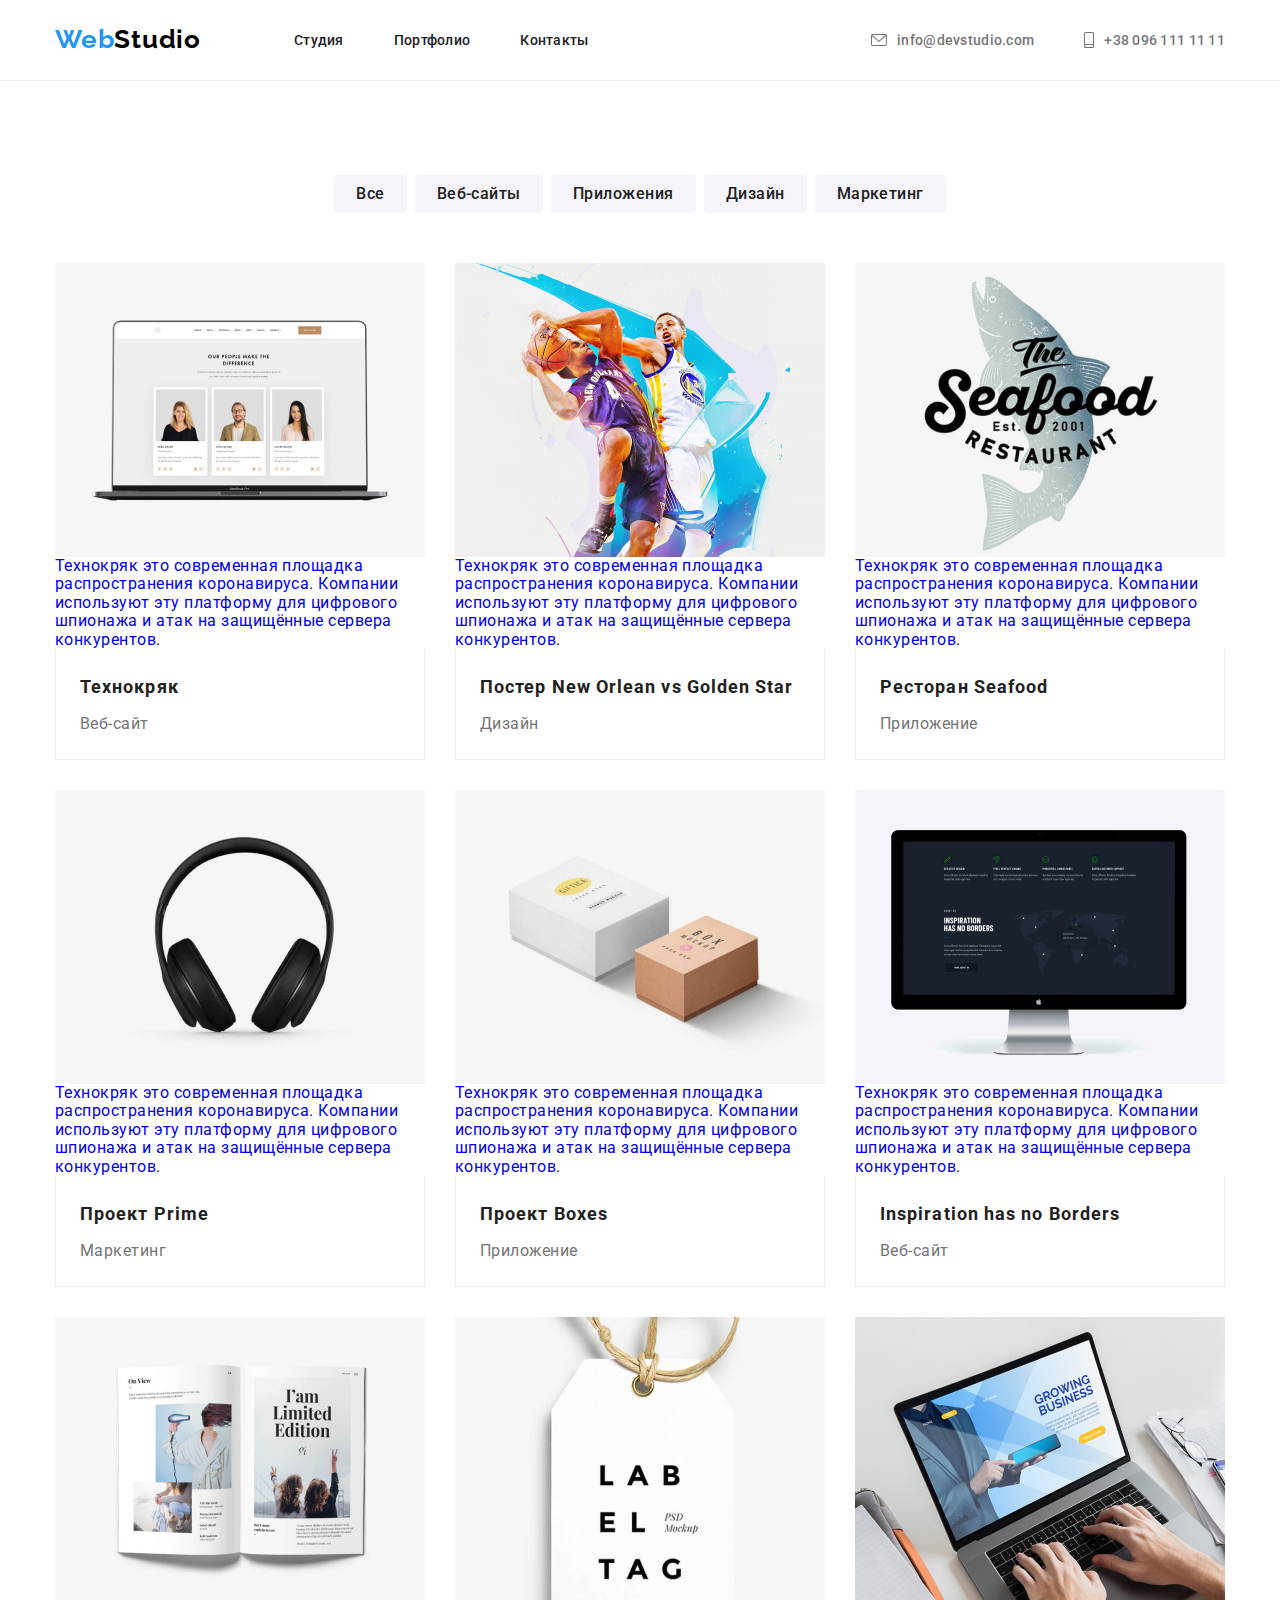
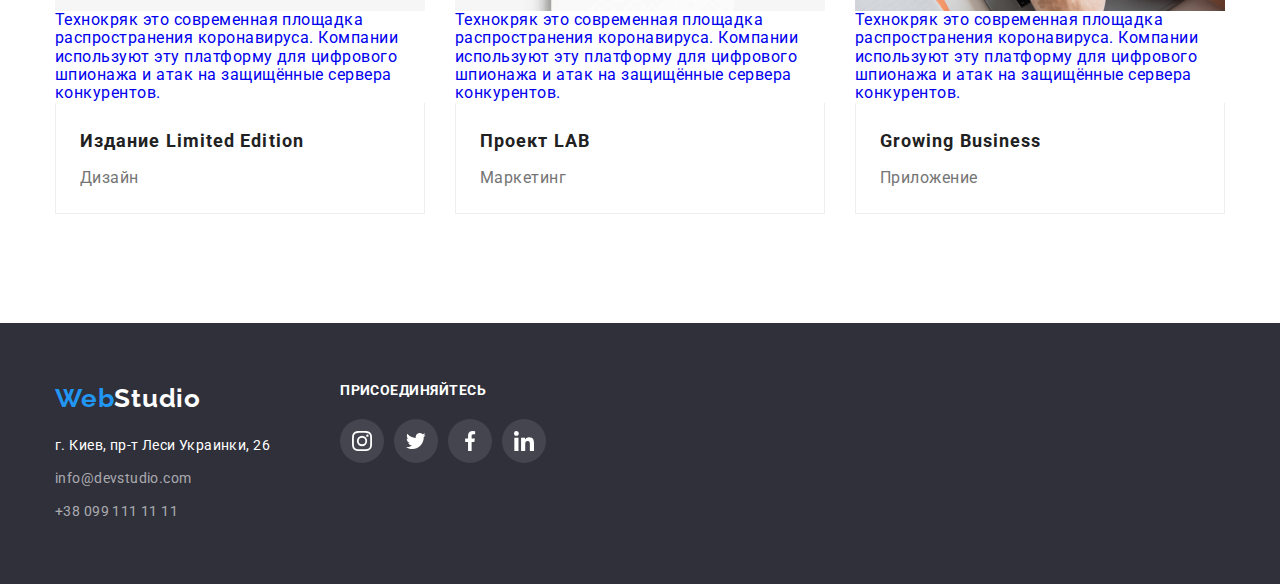
==== portfolio.html @ 3ed213c5 "Update portfolio.html" ====
<!DOCTYPE html>
<html lang="ru">
  <head>
    <meta charset="UTF-8" />
    <meta name="viewport" content="width=device-width, initial-scale=1.0" />
    <title>WebStudio</title>
    <link
      rel="stylesheet"
      href="https://cdnjs.cloudflare.com/ajax/libs/modern-normalize/1.0.0/modern-normalize.min.css"
      integrity="sha512-ISS7cAi1PEhQ8jnbJpJZMd29NlhNj4AWYyLOSp2CE/CsHxTCu+r+t0D2yoJudVrd0/8fTVPUVDzY5Tvli75u/g=="
      crossorigin="anonymous"
    />
    <link rel="preconnect" href="https://fonts.gstatic.com" />
    <link
      href="https://fonts.googleapis.com/css2?family=Raleway:wght@700&family=Roboto:wght@400;500;700;900&display=swap"
      rel="stylesheet"
    />
    <link
      rel="stylesheet"
      href="https://cdnjs.cloudflare.com/ajax/libs/modern-normalize/1.0.0/modern-normalize.min.css"
    />
    <link rel="stylesheet" href="./css/styles.css" />
  </head>

  <body>
    <header class="header">
      <div class="container">
        <nav class="navigation">
          <a class="heder-logo-text" href="./index.html" lang="en"
            >Web<span class="logo-black">Studio</span></a
          >
          <ul class="navigation-list">
            <li class="navigation-list-item">
              <a class="navigation-list-link" href="./index.html">Студия</a>
            </li>
            <li class="navigation-list-item">
              <a class="navigation-list-link" href="./portfolio.html">Портфолио</a>
            </li>
            <li class="navigation-list-item">
              <a class="navigation-list-link" href="#">Контакты</a>
            </li>
          </ul>
        </nav>
        <address class="address">
          <a class="adress-mail-link" href="mailto:info@devstudio.com">
            <svg class="info-icon-mail">
              <use href="./img/sprite.svg#icon-mail"></use></svg>info@devstudio.com
          </a>
          <a class="adress-phone-link" href="tel:+380961111111">
            <svg class="info-icon-phone">
              <use href="./img/sprite.svg#icon-phone"></use></svg>+38 096 111 11 11
          </a>
        </address>
      </div>
    </header>

    <main>
      <!--Navigation-->
      <section class="portfolio-navigation">
        <div class="container">
          <h1 hidden>Портфолио</h1>
          <ul class="portfolio-navigation-list">
            <li class="portfolio-navigation-list-item">
              <button class="nav-title" type="button">Все</button>
            </li>
            <li class="portfolio-navigation-list-item">
              <button class="nav-title" type="button">Веб-сайты</button>
            </li>
            <li class="portfolio-navigation-list-item">
              <button class="nav-title" type="button">Приложения</button>
            </li>
            <li class="portfolio-navigation-list-item">
              <button class="nav-title" type="button">Дизайн</button>
            </li>
            <li class="portfolio-navigation-list-item">
              <button class="nav-title" type="button">Маркетинг</button>
            </li>
          </ul>
          <!--Teamwork-->
          <h2 hidden>Командная робота</h2>
          <ul class="teamwork-list">
            <li class="teamwork-list-item">
              <a href="#" class="portfolio-link">
                <article class="card">
                  <div class="card-thumb">
                    <img class="teamwork-list-img" src="./portfolio-img/tehnokriak.jpg" alt="Веб-сайт">
                    <p class="hidden-text">Технокряк это современная площадка распространения коронавируса. Компании используют эту платформу для цифрового шпионажа и атак на защищённые сервера конкурентов.</p>
                  </div>
                <div class="container-portfolio">
                  <h3 class="teamwork-list-title">Технокряк</h3>
                  <p class="teamwork-list-text">Веб-сайт</p>
                </div>
              </article>
              </a>
            </li>
            <li class="teamwork-list-item">
              <a href="#" class="portfolio-link">
                <article class="card">
                  <div class="card-thumb">
                  <img class="teamwork-list-img" src="./portfolio-img/poster.jpg" alt="Постер New Orlean vs Golden Star"/>
                  <p class="hidden-text">Технокряк это современная площадка распространения коронавируса. Компании используют эту платформу для цифрового шпионажа и атак на защищённые сервера конкурентов.</p>
                </div>  
                <div class="container-portfolio">
                  <h3 class="teamwork-list-title">
                    Постер New Orlean vs Golden Star
                  </h3>
                  <p class="teamwork-list-text">Дизайн</p>
                </div>
              </article>
              </a>
            </li>
            <li class="teamwork-list-item">
              <a href="#" class="portfolio-link">
                <article class="card">
                  <div class="card-thumb">
                    <img class="teamwork-list-img" src="./portfolio-img/restourant.jpg" alt="370" height="294"/>
                    <p class="hidden-text">Технокряк это современная площадка распространения коронавируса. Компании используют эту
                    платформу для цифрового шпионажа и атак на защищённые сервера конкурентов.</p>
                  </div>
                <div class="container-portfolio">
                  <h3 class="teamwork-list-title">Ресторан Seafood</h3>
                  <p class="teamwork-list-text">Приложение</p>
                </div>
              </article>
              </a>
            </li>
            <li class="teamwork-list-item">
              <a href="#" class="portfolio-link">
                <article class="card">
                  <div class="card-thumb">
                <img class="teamwork-list-img" src="./portfolio-img/listening.jpg" alt="370" height="294"/>
                <p class="hidden-text">Технокряк это современная площадка распространения коронавируса. Компании используют эту платформу для цифрового шпионажа и атак на защищённые сервера конкурентов.</p>
              </div>
                <div class="container-portfolio">
                  <h3 class="teamwork-list-title">Проект Prime</h3>
                  <p class="teamwork-list-text">Маркетинг</p>
                </div>
                </article>
              </a>
            </li>
            <li class="teamwork-list-item">
              <a href="#" class="portfolio-link">
                <article class="card">
                  <div class="card-thumb">
                <img class="teamwork-list-img" src="./portfolio-img/boxes.jpg" alt="370" height="294"/>
                <p class="hidden-text">Технокряк это современная площадка распространения коронавируса. Компании используют эту платформу для цифрового шпионажа и атак на защищённые сервера конкурентов.</p>
                  </div>
                <div class="container-portfolio">
                  <h3 class="teamwork-list-title">Проект Boxes</h3>
                  <p class="teamwork-list-text">Приложение</p>
                </div>
              </article>
              </a>
            </li>
            <li class="teamwork-list-item">
              <a href="#" class="portfolio-link">
                <article class="card">
                  <div class="card-thumb">
                <img class="teamwork-list-img" src="./portfolio-img/monitor.jpg" alt="370" height="294"/>
                <p class="hidden-text">Технокряк это современная площадка распространения коронавируса. Компании используют эту
                  платформу для цифрового шпионажа и атак на защищённые сервера конкурентов.</p>
                  </div>
                <div class="container-portfolio">
                  <h3 class="teamwork-list-title">
                    Inspiration has no Borders
                  </h3>
                  <p class="teamwork-list-text">Веб-сайт</p>
                </div>
              </article>
              </a>
            </li>
            <li class="teamwork-list-item">
              <a href="#" class="portfolio-link">
                <article class="card">
                  <div class="card-thumb">
                <img class="teamwork-list-img" src="./portfolio-img/magazine.jpg" alt="370" height="294"/>
                <p class="hidden-text">Технокряк это современная площадка распространения коронавируса. Компании используют эту платформу для цифрового шпионажа и атак на защищённые сервера конкурентов.</p>
                  </div>
                <div class="container-portfolio">
                  <h3 class="teamwork-list-title">Издание Limited Edition</h3>
                  <p class="teamwork-list-text">Дизайн</p>
                </div>
              </article>
              </a>
            </li>
            <li class="teamwork-list-item">
              <a href="#" class="portfolio-link">
                <article class="card">
                  <div class="card-thumb">
                <img class="teamwork-list-img" src="./portfolio-img/label.jpg" alt="370" height="294"/>
                <p class="hidden-text">Технокряк это современная площадка распространения коронавируса. Компании используют эту платформу для цифрового шпионажа и атак на защищённые сервера конкурентов.</p>
              </div>
                <div class="container-portfolio">
                  <h3 class="teamwork-list-title">Проект LAB</h3>
                  <p class="teamwork-list-text">Маркетинг</p>
                </div>
              </article>
              </a>
            </li>
            <li class="teamwork-list-item">
              <a href="#" class="portfolio-link">
                <article class="card">
                  <div class="card-thumb">
                <img class="teamwork-list-img" src="./portfolio-img/pc.jpg" alt="370" height="294"/>
                <p class="hidden-text">Технокряк это современная площадка распространения коронавируса. Компании используют эту платформу для цифрового шпионажа и атак на защищённые сервера конкурентов.</p>
                  </div>
                  <div class="container-portfolio">
                  <h3 class="teamwork-list-title">Growing Business</h3>
                  <p class="teamwork-list-text">Приложение</p>
                </div>
              </a>
            </li>
          </ul>
        </div>
      </section>
    </main>
    <footer class="footer">
      <div class="container">
        <div class="footer-container">
          <a class="footer-logo-text" href="./index.html" lang="en"
            >Web<span class="footer-logo-white">Studio</span></a
          >
          <ul class="footer-list">
            <li class="footer-list-item">
              <a
                class="footer-map"
                href="https://goo.gl/maps/Ar7S7timAM4m2ztU9"
                target="_blank"
                >г. Киев, пр-т Леси Украинки, 26</a
              >
            </li>
            <li class="footer-list-item">
              <a class="footer-mail" href="mailto:info@devstudio.com"
                >info@devstudio.com</a
              >
            </li>
            <li class="footer-list-item">
              <a class="footer-phone" href="tel:+380991111111"
                >+38 099 111 11 11</a
              >
            </li>
          </ul>
        </div>
        <div class="join">
          <p class="join-title">присоединяйтесь</p>
          <ul class="list-join">
            <li class="item-join">
              <a href="#" class="link-join">
                <svg width="20" height="20" class="join-network">
                  <use href="./img/sprite.svg#icon-instagram"></use>
                </svg>
              </a>
            </li>
            <li class="item-join">
              <a href="#" class="link-join">
                <svg width="20" height="20" class="join-network">
                  <use href="./img/sprite.svg#icon-twitter"></use>
                </svg>
              </a>
            </li>
            <li class="item-join">
              <a href="#" class="link-join">
                <svg width="20" height="20" class="join-network">
                  <use href="./img/sprite.svg#icon-facebook"></use>
                </svg>
              </a>
            </li>
            <li class="item-join">
              <a href="#" class="link-join">
                <svg width="20" height="20" class="join-network">
                  <use href="./img/sprite.svg#icon-linkedin"></use>
                </svg>
              </a>
            </li>
          </ul>
        </div>
      </div>
    </footer>
  </body>
</html>
---- css/styles.css ----
/* основной цвет заголовков | color: #212121; */
/* масивный текст | color: #757575; */
/* белый цвет (фон,герой) | color: #ffffff; */
/* цвет ссылок | color: #2196f3; */
/* footer color: #2f303a; */
/* our team (фон) | background: #f5f4fa */

html {
  box-sizing: border-box;
}

* {
  margin: 0;
  padding: 0;
  box-sizing: border-box;
}

*,
*::before,
*::after {
  box-sizing: inherit;
}

:root {
  --main-color-titles-color: #212121;
  --massive-text-color: #757575;
  --title-text-color: #2f303a;
  --color-forces-color: #2196f3;
  --white-bg-color: #ffffff;
  --footer-background-color: #2f303a;
  --our-team: #f5f4fa;
  --main-letter-spacing: 0.03em;
  --frame-portfolio-photo: #eeeeee;
}

:visited {
  color: inherit;
}
/* COMMON */

h1,
h2,
h3,
h4,
h5,
h6 {
  margin: 0;
}

ul,
li {
  margin: 0;
  padding: 0;
}

img {
  display: block;
}

li {
  list-style: none;
}
p {
  list-style: none;
  margin: 0;
  padding: 0;
}
a {
  text-decoration: none;
}

link,
button {
  cursor: pointer;
}

body {
  font-family: 'Roboto', sans-serif;
  letter-spacing: var(--main-letter-spacing);
  color: var(--massive-text-color);
  background-color: var(--white-bg-color);
}

section {
  display: block;
}

.header .container {
  display: flex;
  align-items: center;
}

.header {
  border-bottom-width: 1px;
  border-bottom-style: solid;
  border-bottom-color: #ececec;
}

.navigation-list {
  display: flex;
  align-items: center;
  justify-content: space-between;
}

.container {
  width: 1200px;
  margin: auto;
  padding-left: 15px;
  padding-right: 15px;
}

/* основное лого */

.logo-black {
  color: black;
}

.heder-logo-text {
  padding-top: 24px;
  padding-bottom: 25px;
  margin-right: 93px;
  font-family: 'Raleway', sans-serif;
  font-weight: bold;
  font-size: 26px;
  line-height: 1.192;
  /* identical to box height */
  letter-spacing: 0.03em;
  color: #2196f3;
}

.navigation {
  display: flex;
}

.navigation {
  padding: 0;
  margin: 0;
}

.navigation-list {
  padding: 0;
}

.navigation-list-item {
  display: flex;
  margin-right: 93px;
}

.navigation-lis-item:last-child {
  margin-right: 0;
}

.navigation-list-item:not(:last-child) {
  margin-right: 50px;
}

.navigation-list-link {
  text-decoration: none;
  display: block;
  padding-bottom: 32px;
  padding-top: 32px;
}

.navigation-list-link {
  font-weight: 500;
  font-size: 14px;
  line-height: 1.143;
  letter-spacing: 0.02em;
  color: #212121;
}

.navigation-list-link:hover,
.navigation-list-link:focus {
  color: #2196f3;
}

.adress {
  display: flex;
  align-items: center;
  list-style: none;
  margin-left: auto;
  justify-content: center;
}

address {
  display: flex;
  font-style: normal;
  margin-left: auto;
}

.adress-mail-link {
  margin-right: 50px;
}

.adress .adress-mail-link + .adress-phone-link {
  margin-left: 50px;
}

.adress-mail-link,
.adress-phone-link {
  text-decoration: none;
  display: flex;
  padding-top: 32px;
  padding-bottom: 32px;
  justify-content: center;
  align-items: center;
}

.adress-mail-link {
  font-family: 'Roboto';
  font-style: normal;
  font-weight: 500;
  font-size: 14px;
  line-height: 1.142;
  letter-spacing: 0.02em;
  color: #757575;
}

.adress-mail-link:hover,
.adress-mail-link:focus {
  color: #2196f3;
}

.adress-phone-link {
  font-family: 'Roboto';
  font-style: normal;
  font-weight: 500;
  font-size: 14px;
  line-height: 1.143;
  letter-spacing: 0.02em;
  color: #757575;
}

.adress-phone-link:hover,
.adress-phone-link:focus {
  color: #2196f3;
}

/*SVG*/
.info-icon-mail {
  width: 16px;
  height: 12px;
}

.info-icon-mail {
  margin-right: 10px;
  fill: currentColor;
}

.info-icon-phone {
  width: 10px;
  height: 16px;
}

.info-icon-phone {
  margin-right: 10px;
  fill: currentColor;
}

/* Hero */

.hero {
  background-color: #2f303a;
  text-align: center;
  padding-top: 200px;
  padding-bottom: 200px;

  background-image: linear-gradient(
      to right,
      rgba(47, 48, 58, 0.4),
      rgba(47, 48, 58, 0.4)
    ),
    url(../img/background.jpg);

  background-size: cover;
  background-repeat: no-repeat;
  background-position: center;
  max-width: 1600px;
  max-height: 600px;
}

.main-hero-modal-btn {
  font-weight: bold;
  font-size: 16px;
  line-height: 1.875;
  letter-spacing: 0.06em;
  color: #ffffff;
  background: #2196f3;

  padding: 10px 32px;
  text-align: center;
  margin: 0 auto;

  border-radius: 4px;
  border: none;
}

.main-hero-title {
  font-weight: 900;
  font-size: 44px;
  line-height: 1.363;

  letter-spacing: 0.06em;
  text-transform: uppercase;
  color: #ffffff;

  margin-top: 0;
  margin-bottom: 30px;
}

/*SVG Студия Basic*/

.basic-tricks-item {
  min-width: 270px;
}

.icon-division {
  content: '';
  display: flex;
  width: 270px;
  height: 120px;
  align-items: center;
  justify-content: center;
  background-color: #f5f4fa;
  margin-bottom: 30px;
  border-radius: 4px;
}

.icom-svg {
  width: 70px;
  height: 70px;
}

/* basic triks Студия */

.basic-tricks {
  padding-top: 94px;
  padding-bottom: 94px;
}

.basic-tricks p {
  margin-top: 0px;
  margin-bottom: 0px;
}

.basic-tricks h3 {
  margin-top: 0px;
  margin-bottom: 10px;
}

.basic-tricks-list {
  display: flex;
}

.basic-tricks .basic-tricks-item + .basic-tricks-item {
  margin-left: 30px;
}

.basic-tricks-title {
  font-weight: bold;
  font-size: 14px;
  line-height: 1.143;
  letter-spacing: 0.03em;
  text-transform: uppercase;
  color: #212121;
}

.basic-tricks-text {
  font-weight: normal;
  font-size: 14px;
  line-height: 1.714;
  letter-spacing: 0.03em;
  color: #757575;
}

/* what we do -  Студия */

.what-we-do {
  padding-bottom: 94px;
}

.what-we-do-list {
  display: flex;
}

.what-we-do-img {
  margin: 0px;
}

.img-examples-text {
  display: flex;
  height: 70px;
  width: 100%;
  align-items: center;
  justify-content: center;
  position: absolute;
  bottom: 0%;
  left: 0%;
  background-color: rgba(47, 48, 58, 0.8);
  /* padding: 27px 0px; */

  font-weight: 700;
  color: var(--white-bg-color);
}

.img-examples {
  position: relative;
}
.what-we-do-list .what-we-do-img + .what-we-do-img {
  margin-left: 30px;
}

.what-we-do-title {
  font-weight: bold;
  font-size: 36px;
  line-height: 1.167;
  text-align: center;
  letter-spacing: 0.03em;
  color: #212121;
  margin-bottom: 50px;
}

/* Navigation - кнопки меню в портфолио */

.nav-title + .nav-title {
  margin-left: 8px;
}

.portfolio-navigation-list-item:not(:last-child) {
  margin-right: 8px;
}

.portfolio-link {
  display: block;
  margin-right: 0;
  /* outline: 1px solid #eeeeee; */
}

.portfolio-link:hover,
.portfolio-link:focus {
  box-shadow: 0px 1px 1px rgba(0, 0, 0, 0.12), 0px 4px 4px rgba(0, 0, 0, 0.06),
    1px 4px 6px rgba(0, 0, 0, 0.16);
}

.nav-title {
  font-weight: 500;
  font-size: 16px;
  line-height: 1.625;
  text-align: center;
  letter-spacing: 0.03em;
  color: #212121;
  background: #f5f4fa;

  border-radius: 4px;
  outline: none;
  border: none;

  padding: 6px 22px;
}

.nav-title:hover,
.nav-title:focus {
  background-color: #2196f3;
  color: #ffffff;
  box-shadow: 0px 3px 1px rgba(0, 0, 0, 0.1), 0px 1px 2px rgba(0, 0, 0, 0.08),
    0px 2px 2px rgba(0, 0, 0, 0.12);
}

/* our team - Студия*/

.what-we-do h2,
.our-team h2 {
  margin-top: 0px;
  margin-bottom: 50px;
}

.what-we-do img,
.our-team img,
.portfolio-navigation img {
  display: block;
}

.portfolio-navigation {
  padding-top: 94px;
  padding-bottom: 94px;
}

.portfolio-navigation-list,
.portfolio {
  display: flex;
  justify-content: center;
  list-style: none;
  margin-bottom: 50px;
}

.portfolio-link {
  text-decoration: none;
  cursor: pointer;
}

/* Teamwork - Командная робота */

ul.teamwork-list {
  margin: -15px;
  padding: 0px;
}

.teamwork-list {
  display: flex;
  flex-wrap: wrap;
  margin: -15px;
}

.container-portfolio {
  padding: 20px 24px;
  border: 1px solid #eeeeee;
  border-style: none solid solid;
}

.teamwork-list-item {
  width: 370px;
  margin: 15px;

  background-color: var(--white-bg-color);
}

.teamwork-list-item:nth-last-child(-n + 3) {
  margin-bottom: 30px;
}

.teamwork-list-title {
  margin-top: 0px;
  margin-bottom: 4px;

  font-weight: bold;
  font-size: 18px;
  line-height: 2;
  letter-spacing: 0.06em;
  color: #212121;
}

.teamwork-list-text {
  margin: 0px;

  font-weight: normal;
  font-size: 16px;
  line-height: 1.875;
  letter-spacing: 0.03em;
  color: #757575;
}

/*SVG- social-link-icon*/

.icon-network {
  width: 20px;
  height: 20px;
}

.social-list {
  display: flex;
  justify-content: center;
  margin-top: 16px;
  margin-bottom: 16px;
}

.social-item {
  width: 44px;
  height: 44px;
  border-radius: 50%;
}

.link-network {
  width: 100%;
  height: 100%;
  border-radius: 50%;
  display: flex;
  justify-content: center;
  align-items: center;
  fill: #afb1b8;
}

.social-item:not(:last-child) {
  margin-right: 10px;
}

.link-network:hover,
.link-network:focus {
  background-color: var(--color-forces-color);
}

.link-network:hover .icon-network,
.link-network:focus .icon-network {
  fill: #ffffff;
}

/* Our team */

.our-team-list {
  display: flex;
}

.our-team .our-team-photo + .our-team-photo {
  margin-left: 30px;
}

.our-team .our-team-photo {
  background-color: var(--white-bg-color);
  box-shadow: 0px 1px 3px rgba(0, 0, 0, 0.12), 0px 1px 1px rgba(0, 0, 0, 0.14),
    0px 2px 1px rgba(0, 0, 0, 0.2);
  border-radius: 0px 0px 4px 4px;
}

.our-team {
  margin-top: 0px;
  margin-bottom: 10px;
  text-align: center;
  background-color: var(--our-team);

  padding-top: 94px;
  padding-bottom: 94px;
}

.team-link {
  color: var(--main-color-titles-color);
  text-decoration: none;
}

.our-team h3 {
  font-weight: 500;
  font-size: 16px;
  line-height: 1.192;
  text-align: center;
}

.our-team-title {
  font-weight: bold;
  font-size: 36px;
  line-height: 1.167;
  text-align: center;
  letter-spacing: 0.03em;
  color: #212121;
}

.our-team-photo-title {
  font-weight: 500;
  font-size: 16px;
  line-height: 1.188;
  /* identical to box height */
  text-align: center;
  letter-spacing: 0.03em;
  color: #212121;
  margin-top: 0px;
  margin-bottom: 10px;
}

.our-team-text {
  font-weight: normal;
  font-size: 16px;
  line-height: 1.188;
  /* identical to box height */
  text-align: center;
  letter-spacing: 0.03em;
  color: #757575;

  margin-top: 0px;
  margin-bottom: 16px;
}

.our-team img {
  margin-top: 0px;
  margin-bottom: 30px;
}

.our-team {
  background: #f5f4fa;
}

/* ==========CLIENTS========= */

.clients .container {
  padding: 94px 0;
}

.team-title {
  display: block;
  margin-bottom: 50px;
  text-align: center;

  font-weight: 700;
  font-size: 36px;
  line-height: 1.16;
  color: #212121;
}

.team-list {
  display: flex;
}

/* SVG clienys imeges */

.list-clients {
  display: flex;
  justify-content: center;
}

.item-clients {
  width: 170px;
  height: 90px;
}

.item-clients:not(:last-child) {
  margin-right: 30px;
}

.link-clients {
  width: 100%;
  height: 100%;
  display: flex;
  border: 1px solid #afb1b8;
  border-radius: 4px;
  justify-content: center;
  align-items: center;
  fill: #afb1b8;
}

.link-clients:hover,
.link-clients:hover .icon-clients,
.link-clients:focus,
.link-clients:focus .icon-clients {
  fill: var(--color-forces-color);
  border-color: var(--color-forces-color);
}

/* футер лого */

.footer {
  background: #2f303a;
}
.footer {
  display: flex;
  padding-top: 60px;
  padding-bottom: 60px;
}

.footer .footer-logo-text {
  font-family: 'Raleway', sans-serif;
  font-weight: bold;
  font-size: 26px;
  line-height: 1.192;
  /* identical to box height */
  letter-spacing: 0.03em;
  color: #2196f3;

  margin-bottom: 20px;
  display: inline-block;
}

.footer-logo-white {
  color: #ffffff;
}

.footer-list {
  margin-left: auto;
}

.footer-mail {
  font-size: 14px;
  line-height: 1.714;
  letter-spacing: 0.03em;
  color: rgba(255, 255, 255, 0.6);
}

.footer-phone {
  font-size: 14px;
  line-height: 1.714;
  letter-spacing: 0.03em;
  color: rgba(255, 255, 255, 0.6);
}

.footer-map {
  font-family: 'Roboto';
  font-style: normal;
  font-weight: normal;
  font-size: 14px;
  line-height: 1.714;
  letter-spacing: 0.03em;
  color: #ffffff;
}

.footer-map:hover,
.footer-map:focus {
  color: #2196f3;
}

.footer-mail .footer-phone {
  font-family: 'Roboto';
  font-style: normal;
  font-weight: normal;
  font-size: 14px;
  line-height: 1.714;
  letter-spacing: 0.03em;
  color: rgba(255, 255, 255, 0.6);
}

.footer-mail:hover,
.footer-mail:focus,
.footer-phone:hover,
.footer-phone:focus {
  color: #2196f3;
}

.footer-list-item:not(:last-child) {
  margin-bottom: 9px;
}

.footer {
  display: flex;
}

.footer .container {
  display: flex;
}

.footer-container {
  padding-right: 70px;
  align-items: baseline;
}

.join {
  align-items: center;
  align-items: baseline;
}

/* join division */

.join-title {
  color: #ffffff;
  font-weight: 700;
  font-size: 14px;
  line-height: 1.14;
  text-transform: uppercase;
  margin-bottom: 20px;
  display: block;
}

/* svg imeges join */

.list-join {
  display: flex;
}

.item-join {
  width: 44px;
  height: 44px;
}

.link-join {
  width: 100%;
  height: 100%;
  border-radius: 50%;
  display: flex;
  background: rgba(255, 255, 255, 0.1);
  justify-content: center;
  align-items: center;
  fill: #ffffff;
}

.link-join:hover,
.link-join:focus {
  color: #ffffff;
  background: #2196f3;
}
.item-join:not(:last-child) {
  margin-right: 10px;
}
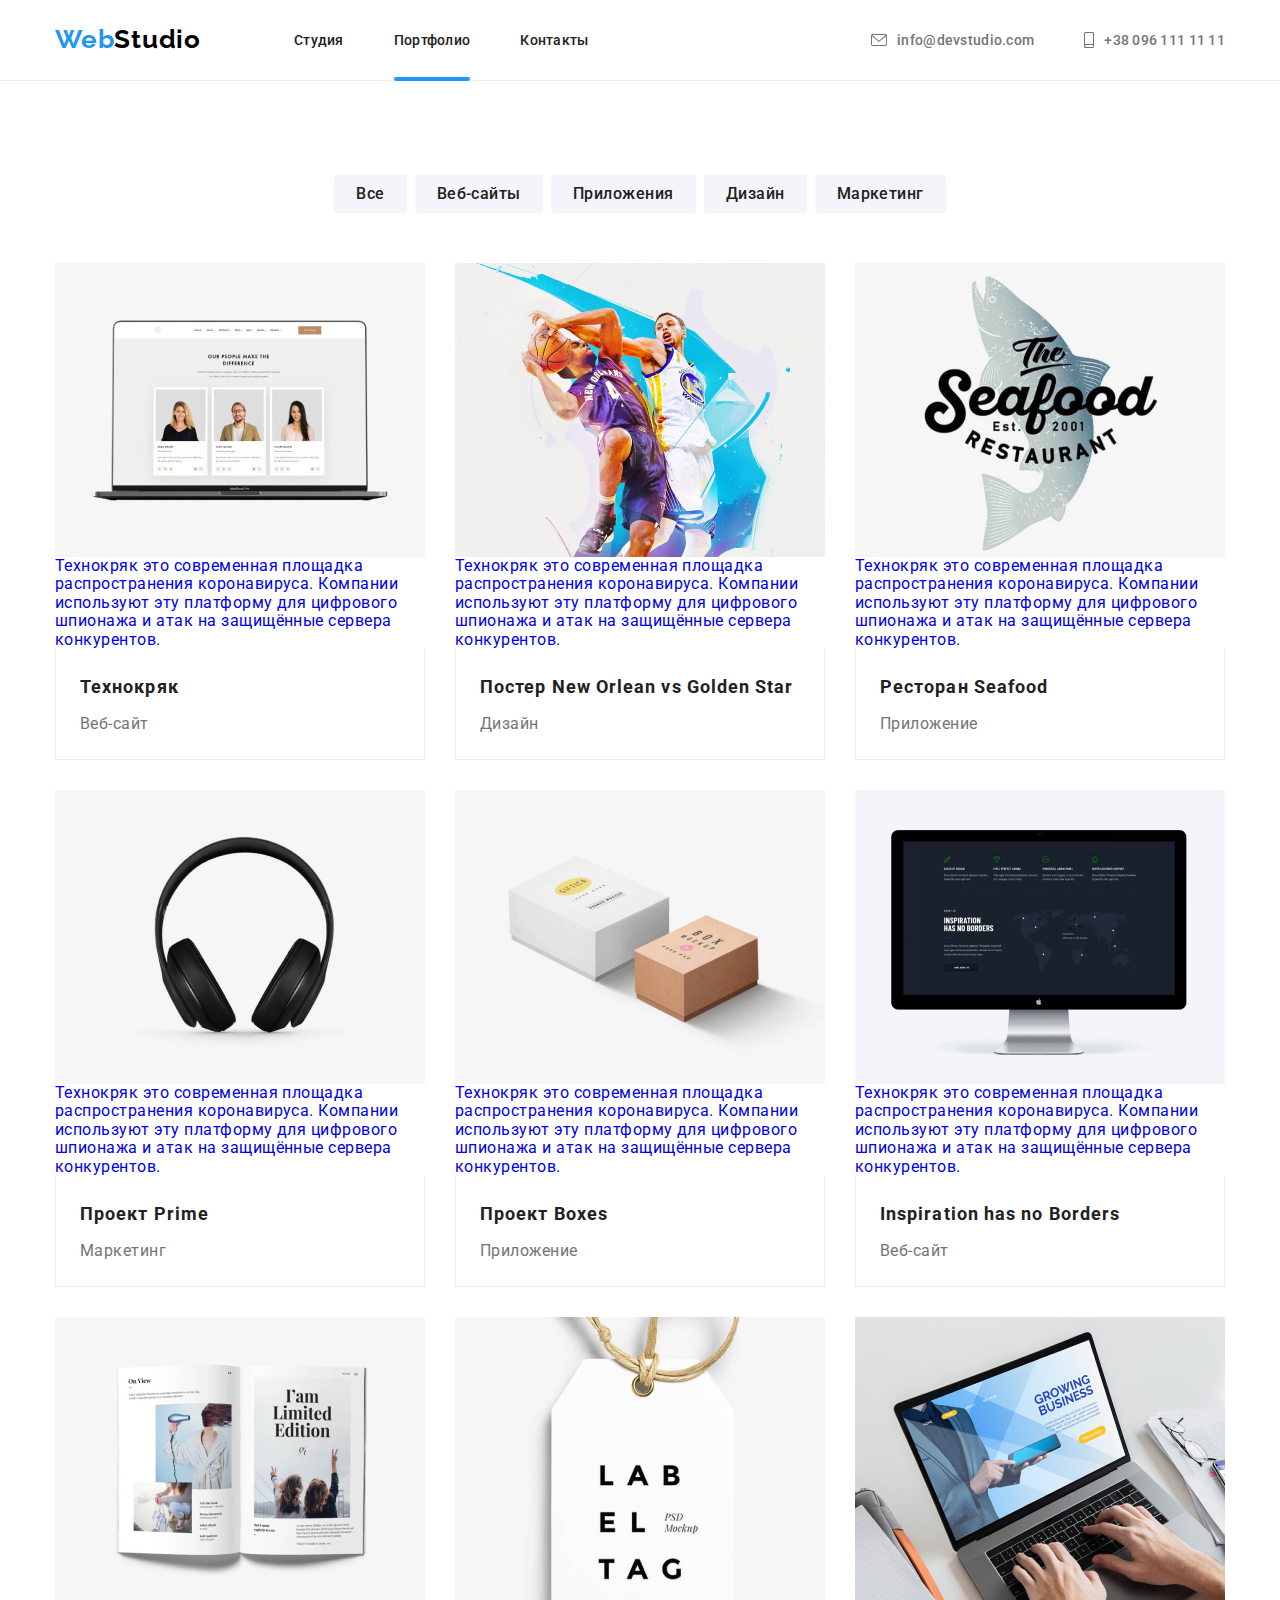
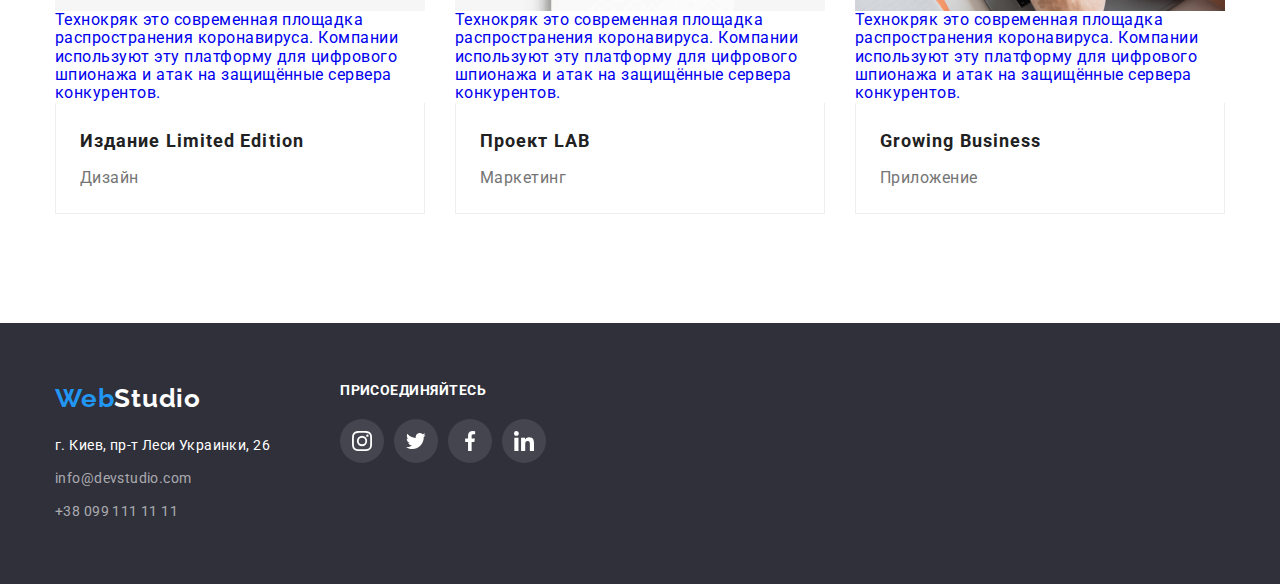
==== commit b5cb2223: "меню синяя линия" ====
--- a/portfolio.html
+++ b/portfolio.html
@@ -34,7 +34,7 @@
               <a class="navigation-list-link" href="./index.html">Студия</a>
             </li>
             <li class="navigation-list-item">
-              <a class="navigation-list-link" href="./portfolio.html">Портфолио</a>
+              <a class="navigation-list-link active-menu" href="./portfolio.html">Портфолио</a>
             </li>
             <li class="navigation-list-item">
               <a class="navigation-list-link" href="#">Контакты</a>
--- a/css/styles.css
+++ b/css/styles.css
@@ -31,6 +31,7 @@
   --our-team: #f5f4fa;
   --main-letter-spacing: 0.03em;
   --frame-portfolio-photo: #eeeeee;
+  --transition-menu: color 250ms cubic-bezier(0.4, 0, 0.2, 1);
 }
 
 :visited {
@@ -174,6 +175,30 @@
   color: #2196f3;
 }
 
+.navigation-list-link {
+  display: block;
+  transition: var(--transition-menu);
+}
+
+
+.navigation-list-link {
+  position: relative; 
+ }
+ 
+ .active-menu:after {
+   content: "";
+   display: block;
+   position: absolute;
+   left: 0;
+   bottom: 0;
+   width: 100%;
+   height: 4px;
+   border-radius: 2px;
+   background-color: var(--color-forces-color);
+   outline: var(--color-forces-color);
+   margin-bottom: -1px;
+ }
+
 .adress {
   display: flex;
   align-items: center;
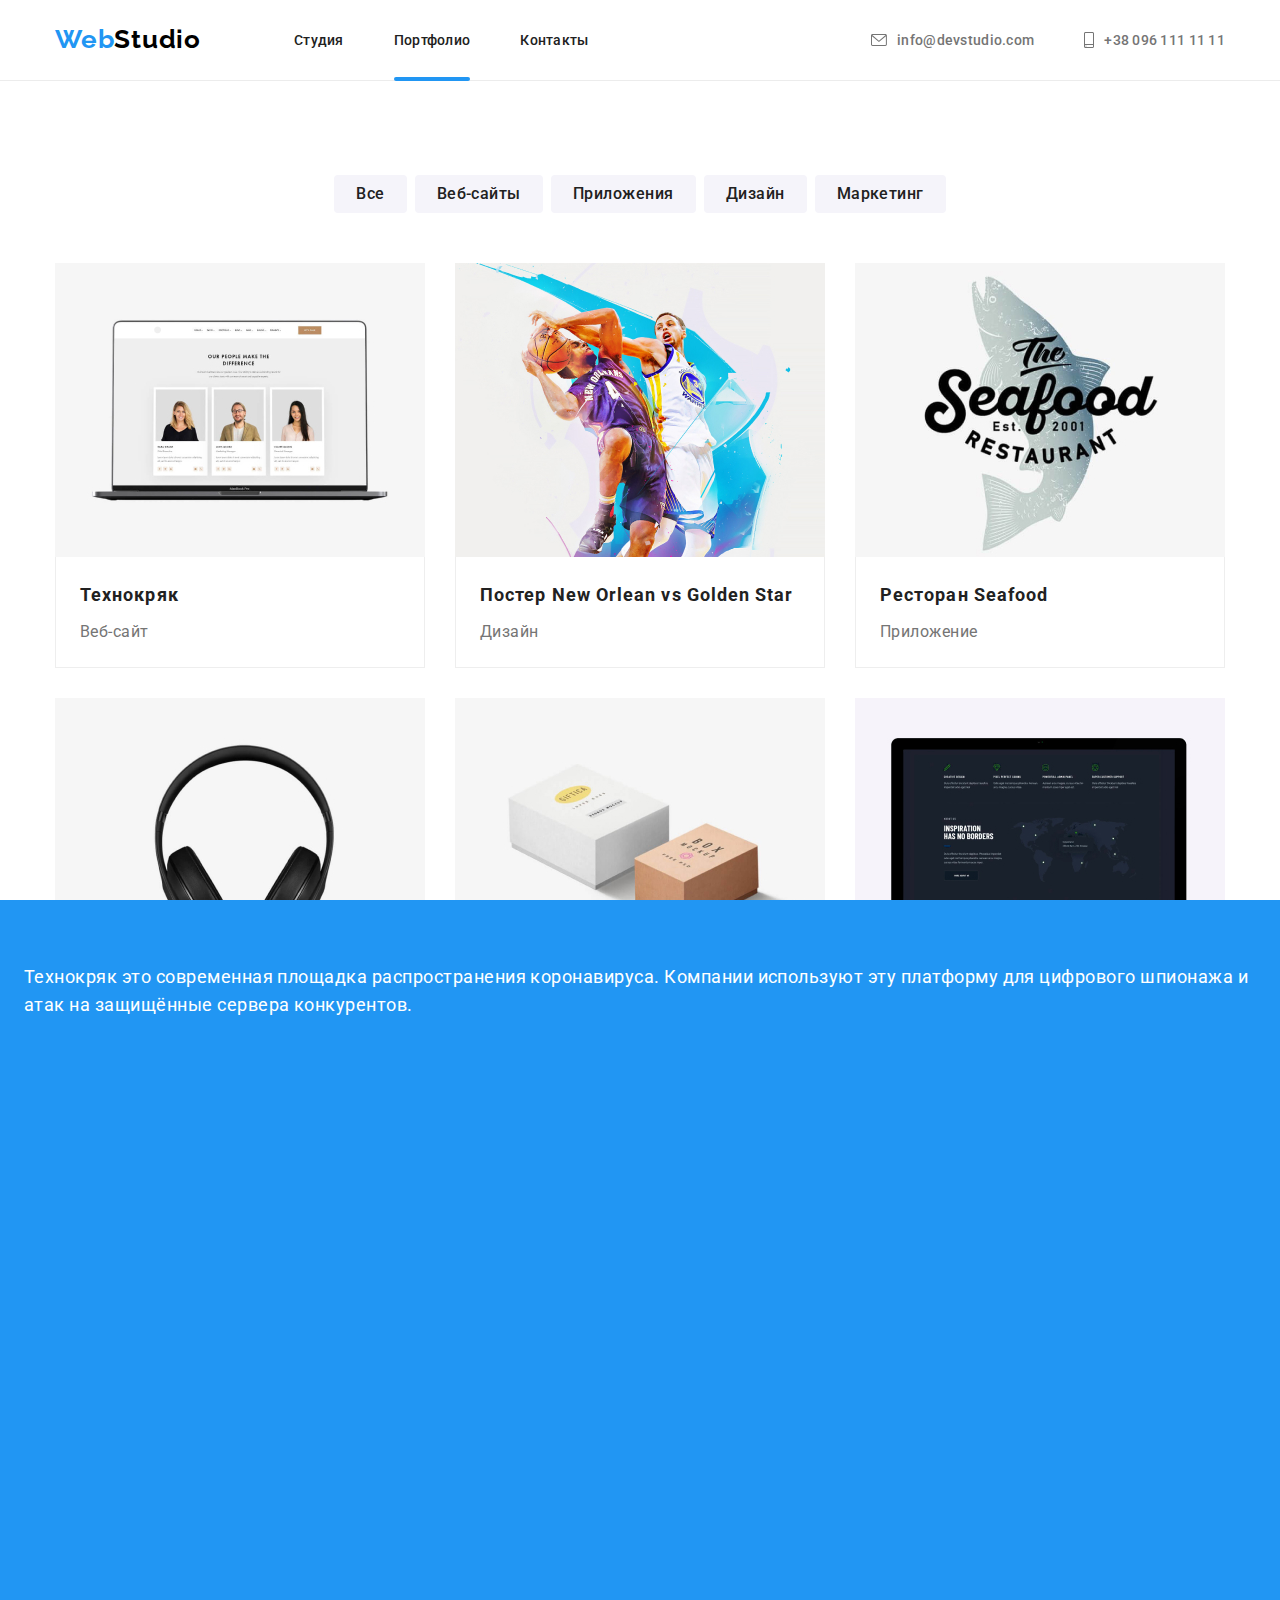
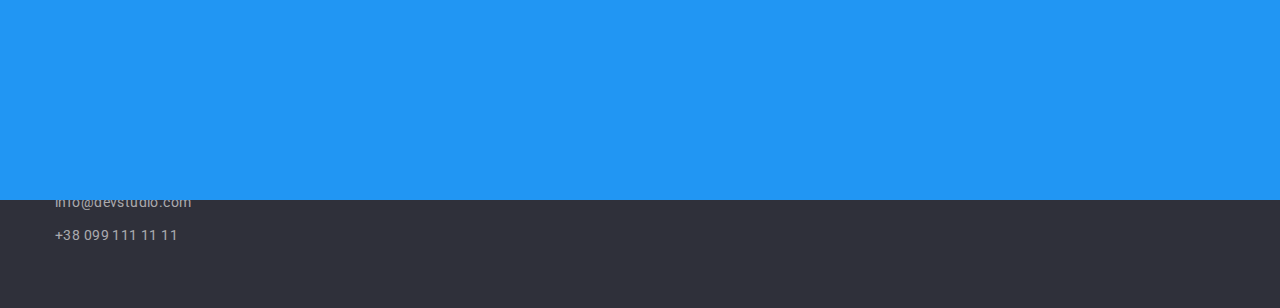
==== commit 84a92550: "всплывающие окна" ====
--- a/portfolio.html
+++ b/portfolio.html
@@ -81,11 +81,11 @@
           <ul class="teamwork-list">
             <li class="teamwork-list-item">
               <a href="#" class="portfolio-link">
-                <article class="card">
-                  <div class="card-thumb">
+                <article class="">
+                  <div class="card-hidden">
                     <img class="teamwork-list-img" src="./portfolio-img/tehnokriak.jpg" alt="Веб-сайт">
                     <p class="hidden-text">Технокряк это современная площадка распространения коронавируса. Компании используют эту платформу для цифрового шпионажа и атак на защищённые сервера конкурентов.</p>
-                  </div>
+                  </div> 
                 <div class="container-portfolio">
                   <h3 class="teamwork-list-title">Технокряк</h3>
                   <p class="teamwork-list-text">Веб-сайт</p>
@@ -276,5 +276,6 @@
         </div>
       </div>
     </footer>
+  
   </body>
 </html>
--- a/css/styles.css
+++ b/css/styles.css
@@ -31,6 +31,9 @@
   --our-team: #f5f4fa;
   --main-letter-spacing: 0.03em;
   --frame-portfolio-photo: #eeeeee;
+  --big-space: 94px;
+  --betw-space: 30px;
+  --menu-space: 32px;
   --transition-menu: color 250ms cubic-bezier(0.4, 0, 0.2, 1);
 }
 
@@ -56,6 +59,7 @@
 
 img {
   display: block;
+  
 }
 
 li {
@@ -262,6 +266,7 @@
 }
 
 /*SVG*/
+
 .info-icon-mail {
   width: 16px;
   height: 12px;
@@ -302,6 +307,12 @@
   background-position: center;
   max-width: 1600px;
   max-height: 600px;
+}
+
+.main-hero {
+  display: flex;
+  flex-direction: column;
+  align-items: center;
 }
 
 .main-hero-modal-btn {
@@ -318,6 +329,25 @@
 
   border-radius: 4px;
   border: none;
+  margin-top: 40px;
+  padding-top: 10px;
+  padding-bottom: 10px;
+  padding-left: var(--menu-space);
+  padding-right: var(--menu-space);
+}
+
+.visually-hidden {
+  position: absolute;
+  clip: rect(0 0 0 0);
+  width: 1px;
+  height: 1px;
+  margin: -1px;
+}
+
+.space-sections {
+  padding-top: var(--big-space);
+  padding-bottom: var(--big-space);
+
 }
 
 .main-hero-title {
@@ -549,6 +579,26 @@
   background-color: var(--white-bg-color);
 }
 
+.card-hidden {
+position: relative;
+overflow: hidden;
+}
+
+.hidden-text {
+  position: absolute;
+  top: 0;
+  left: 0;
+  padding: 63px 24px;
+  height: 100%;
+  width: 100%;
+  transform: translateY(100%);
+  transition: transform 250ms cubic-bezier(0.4, 0, 0.2, 1);
+  background-color: rgba(33, 150, 243, 0.9);
+  color: #ffffff;
+  font-size: 18px;
+  line-height: 1.56;
+}
+
 .teamwork-list-item:nth-last-child(-n + 3) {
   margin-bottom: 30px;
 }
@@ -602,6 +652,7 @@
   justify-content: center;
   align-items: center;
   fill: #afb1b8;
+  transition: background-color 250ms cubic-bezier(0.4, 0, 0.2, 1);
 }
 
 .social-item:not(:last-child) {
@@ -611,11 +662,14 @@
 .link-network:hover,
 .link-network:focus {
   background-color: var(--color-forces-color);
+  transition: background-color 250ms cubic-bezier(0.4, 0, 0.2, 1);
 }
 
 .link-network:hover .icon-network,
 .link-network:focus .icon-network {
   fill: #ffffff;
+  transition: background-color 250ms cubic-bezier(0.4, 0, 0.2, 1);
+  
 }
 
 /* Our team */
@@ -754,6 +808,7 @@
 .link-clients:focus .icon-clients {
   fill: var(--color-forces-color);
   border-color: var(--color-forces-color);
+  transition: fill 250ms cubic-bezier(0.4, 0, 0.2, 1);
 }
 
 /* футер лого */
@@ -832,6 +887,7 @@
 .footer-phone:hover,
 .footer-phone:focus {
   color: #2196f3;
+  transition: var(--transition-menu);
 }
 
 .footer-list-item:not(:last-child) {
@@ -898,3 +954,53 @@
 .item-join:not(:last-child) {
   margin-right: 10px;
 }
+
+/* modal window */
+
+.backdrop {
+  position: fixed;
+  top: 0;
+  left: 0;
+  width: 100%;
+  height: 100%;
+  background-color: rgba(0, 0, 0, 0.2);
+}
+
+.modal {
+  position: absolute;
+  top: 50%;
+  left: 50%;
+  transform: translate(-50%, -50%);
+
+  width: 528px;
+  height: 581px;
+  background-color: var(--white-bg-color);
+ 
+  box-shadow: 0px 1px 3px rgba(0, 0, 0, 0.12), 0px 1px 1px rgba(0, 0, 0, 0.14),
+    0px 2px 1px rgba(0, 0, 0, 0.2);
+  border-radius: 4px;
+}
+
+.backdrop.is-hidden {
+  opacity: 0;
+  visibility: hidden;
+  pointer-events: none;
+  transition: all 250ms cubic-bezier(0.4, 0, 0.2, 1);
+}
+
+.modal-close-btn {
+  display: flex;
+  position: absolute;
+  align-items: center;
+  justify-content: center;
+  right: 8px;
+  top: 8px;
+
+  width: 30px;
+  height: 30px;
+
+  border: 1px solid rgba(0, 0, 0, 0.1);
+  border-radius: 50%;
+  outline: none;
+  cursor: pointer;
+}
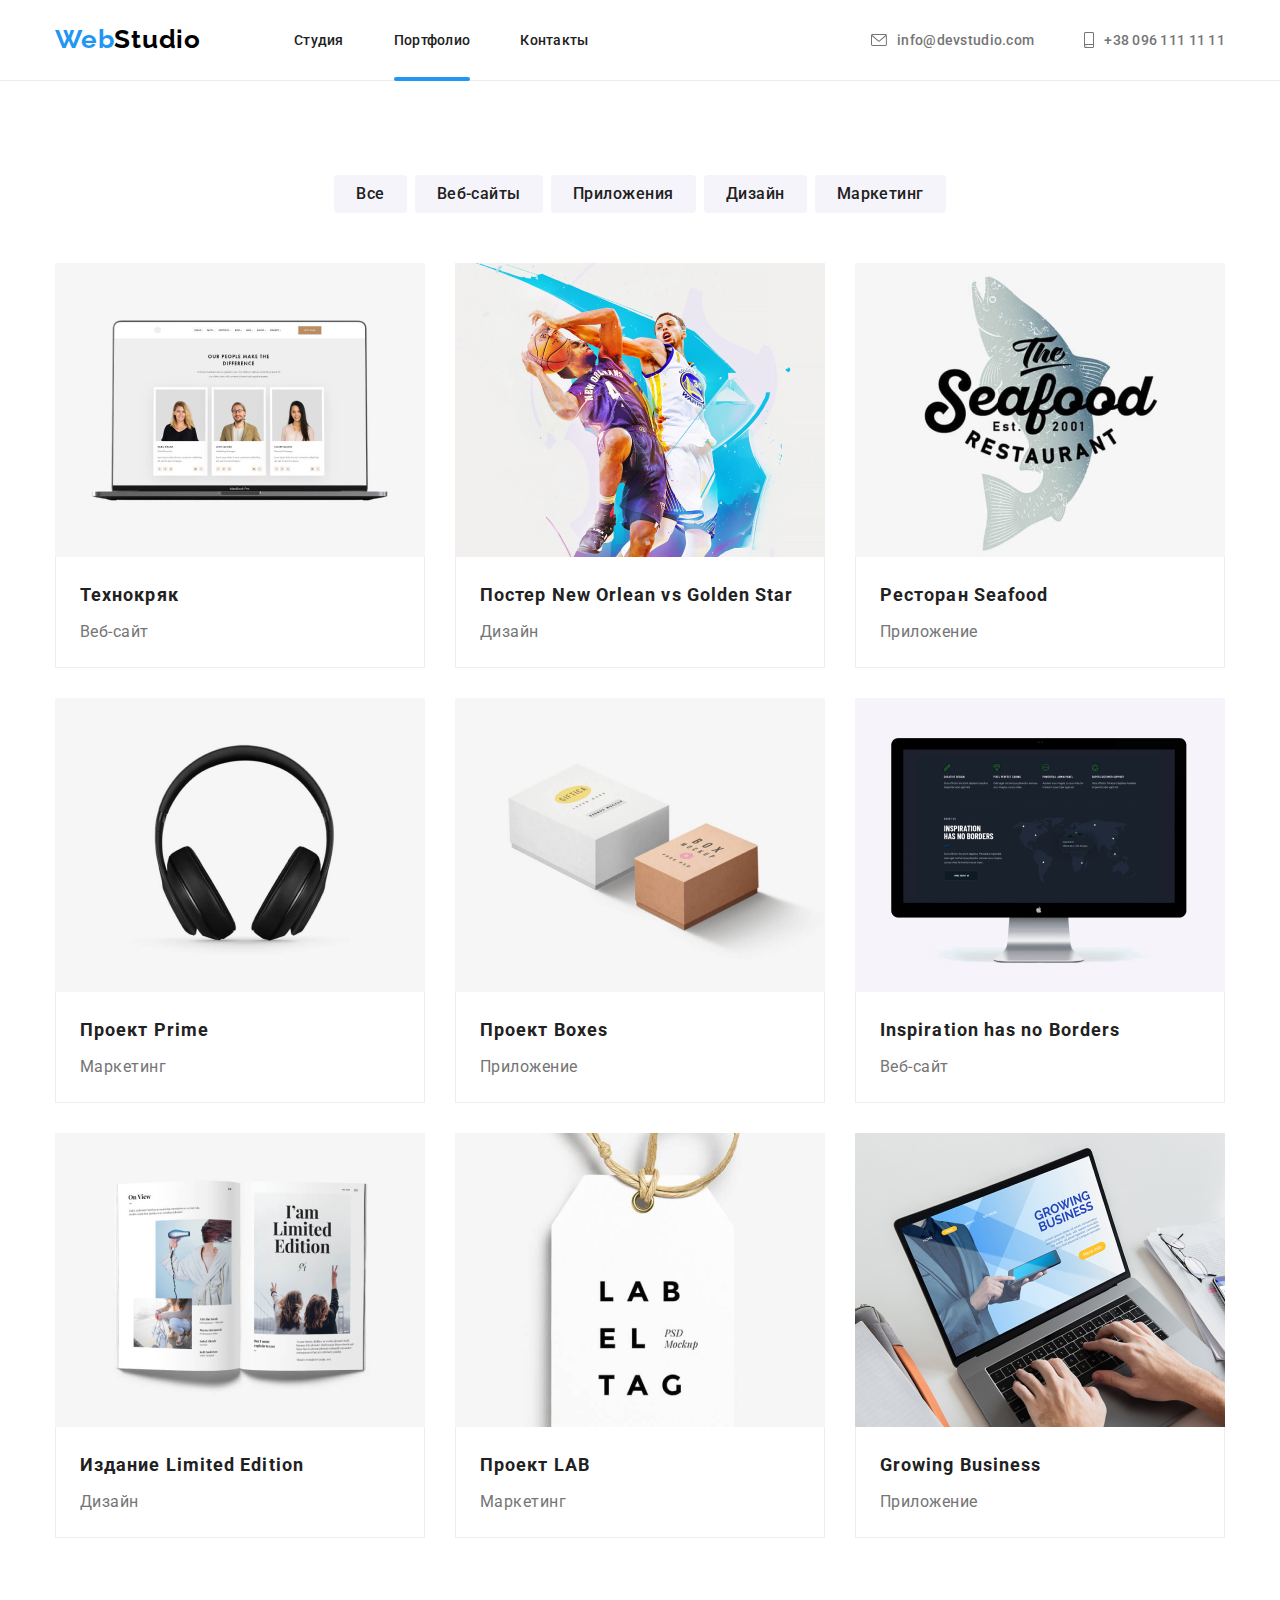
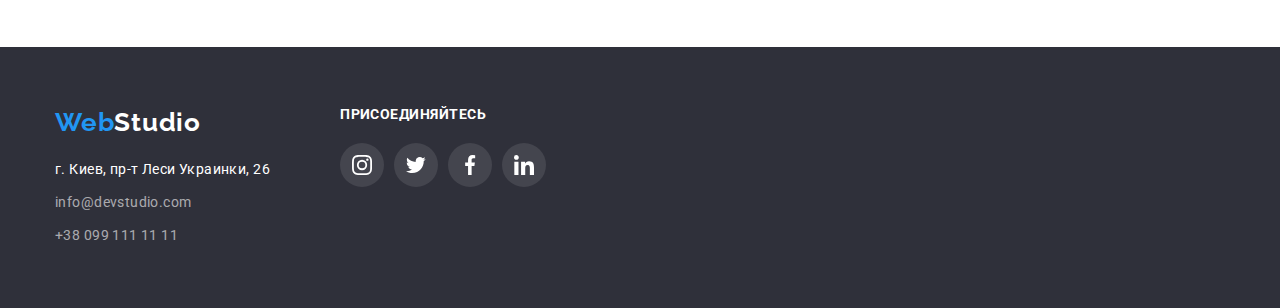
==== commit 1fc2d9d8: "Update portfolio.html" ====
--- a/portfolio.html
+++ b/portfolio.html
@@ -96,7 +96,7 @@
             <li class="teamwork-list-item">
               <a href="#" class="portfolio-link">
                 <article class="card">
-                  <div class="card-thumb">
+                  <div class="card-hidden">
                   <img class="teamwork-list-img" src="./portfolio-img/poster.jpg" alt="Постер New Orlean vs Golden Star"/>
                   <p class="hidden-text">Технокряк это современная площадка распространения коронавируса. Компании используют эту платформу для цифрового шпионажа и атак на защищённые сервера конкурентов.</p>
                 </div>  
@@ -112,7 +112,7 @@
             <li class="teamwork-list-item">
               <a href="#" class="portfolio-link">
                 <article class="card">
-                  <div class="card-thumb">
+                  <div class="card-hidden">
                     <img class="teamwork-list-img" src="./portfolio-img/restourant.jpg" alt="370" height="294"/>
                     <p class="hidden-text">Технокряк это современная площадка распространения коронавируса. Компании используют эту
                     платформу для цифрового шпионажа и атак на защищённые сервера конкурентов.</p>
@@ -127,7 +127,7 @@
             <li class="teamwork-list-item">
               <a href="#" class="portfolio-link">
                 <article class="card">
-                  <div class="card-thumb">
+                  <div class="card-hidden">
                 <img class="teamwork-list-img" src="./portfolio-img/listening.jpg" alt="370" height="294"/>
                 <p class="hidden-text">Технокряк это современная площадка распространения коронавируса. Компании используют эту платформу для цифрового шпионажа и атак на защищённые сервера конкурентов.</p>
               </div>
@@ -141,7 +141,7 @@
             <li class="teamwork-list-item">
               <a href="#" class="portfolio-link">
                 <article class="card">
-                  <div class="card-thumb">
+                  <div class="card-hidden">
                 <img class="teamwork-list-img" src="./portfolio-img/boxes.jpg" alt="370" height="294"/>
                 <p class="hidden-text">Технокряк это современная площадка распространения коронавируса. Компании используют эту платформу для цифрового шпионажа и атак на защищённые сервера конкурентов.</p>
                   </div>
@@ -155,7 +155,7 @@
             <li class="teamwork-list-item">
               <a href="#" class="portfolio-link">
                 <article class="card">
-                  <div class="card-thumb">
+                  <div class="card-hidden">
                 <img class="teamwork-list-img" src="./portfolio-img/monitor.jpg" alt="370" height="294"/>
                 <p class="hidden-text">Технокряк это современная площадка распространения коронавируса. Компании используют эту
                   платформу для цифрового шпионажа и атак на защищённые сервера конкурентов.</p>
@@ -172,7 +172,7 @@
             <li class="teamwork-list-item">
               <a href="#" class="portfolio-link">
                 <article class="card">
-                  <div class="card-thumb">
+                  <div class="card-hidden">
                 <img class="teamwork-list-img" src="./portfolio-img/magazine.jpg" alt="370" height="294"/>
                 <p class="hidden-text">Технокряк это современная площадка распространения коронавируса. Компании используют эту платформу для цифрового шпионажа и атак на защищённые сервера конкурентов.</p>
                   </div>
@@ -186,7 +186,7 @@
             <li class="teamwork-list-item">
               <a href="#" class="portfolio-link">
                 <article class="card">
-                  <div class="card-thumb">
+                  <div class="card-hidden">
                 <img class="teamwork-list-img" src="./portfolio-img/label.jpg" alt="370" height="294"/>
                 <p class="hidden-text">Технокряк это современная площадка распространения коронавируса. Компании используют эту платформу для цифрового шпионажа и атак на защищённые сервера конкурентов.</p>
               </div>
@@ -200,7 +200,7 @@
             <li class="teamwork-list-item">
               <a href="#" class="portfolio-link">
                 <article class="card">
-                  <div class="card-thumb">
+                  <div class="card-hidden">
                 <img class="teamwork-list-img" src="./portfolio-img/pc.jpg" alt="370" height="294"/>
                 <p class="hidden-text">Технокряк это современная площадка распространения коронавируса. Компании используют эту платформу для цифрового шпионажа и атак на защищённые сервера конкурентов.</p>
                   </div>
--- a/css/styles.css
+++ b/css/styles.css
@@ -951,6 +951,7 @@
   color: #ffffff;
   background: #2196f3;
 }
+
 .item-join:not(:last-child) {
   margin-right: 10px;
 }
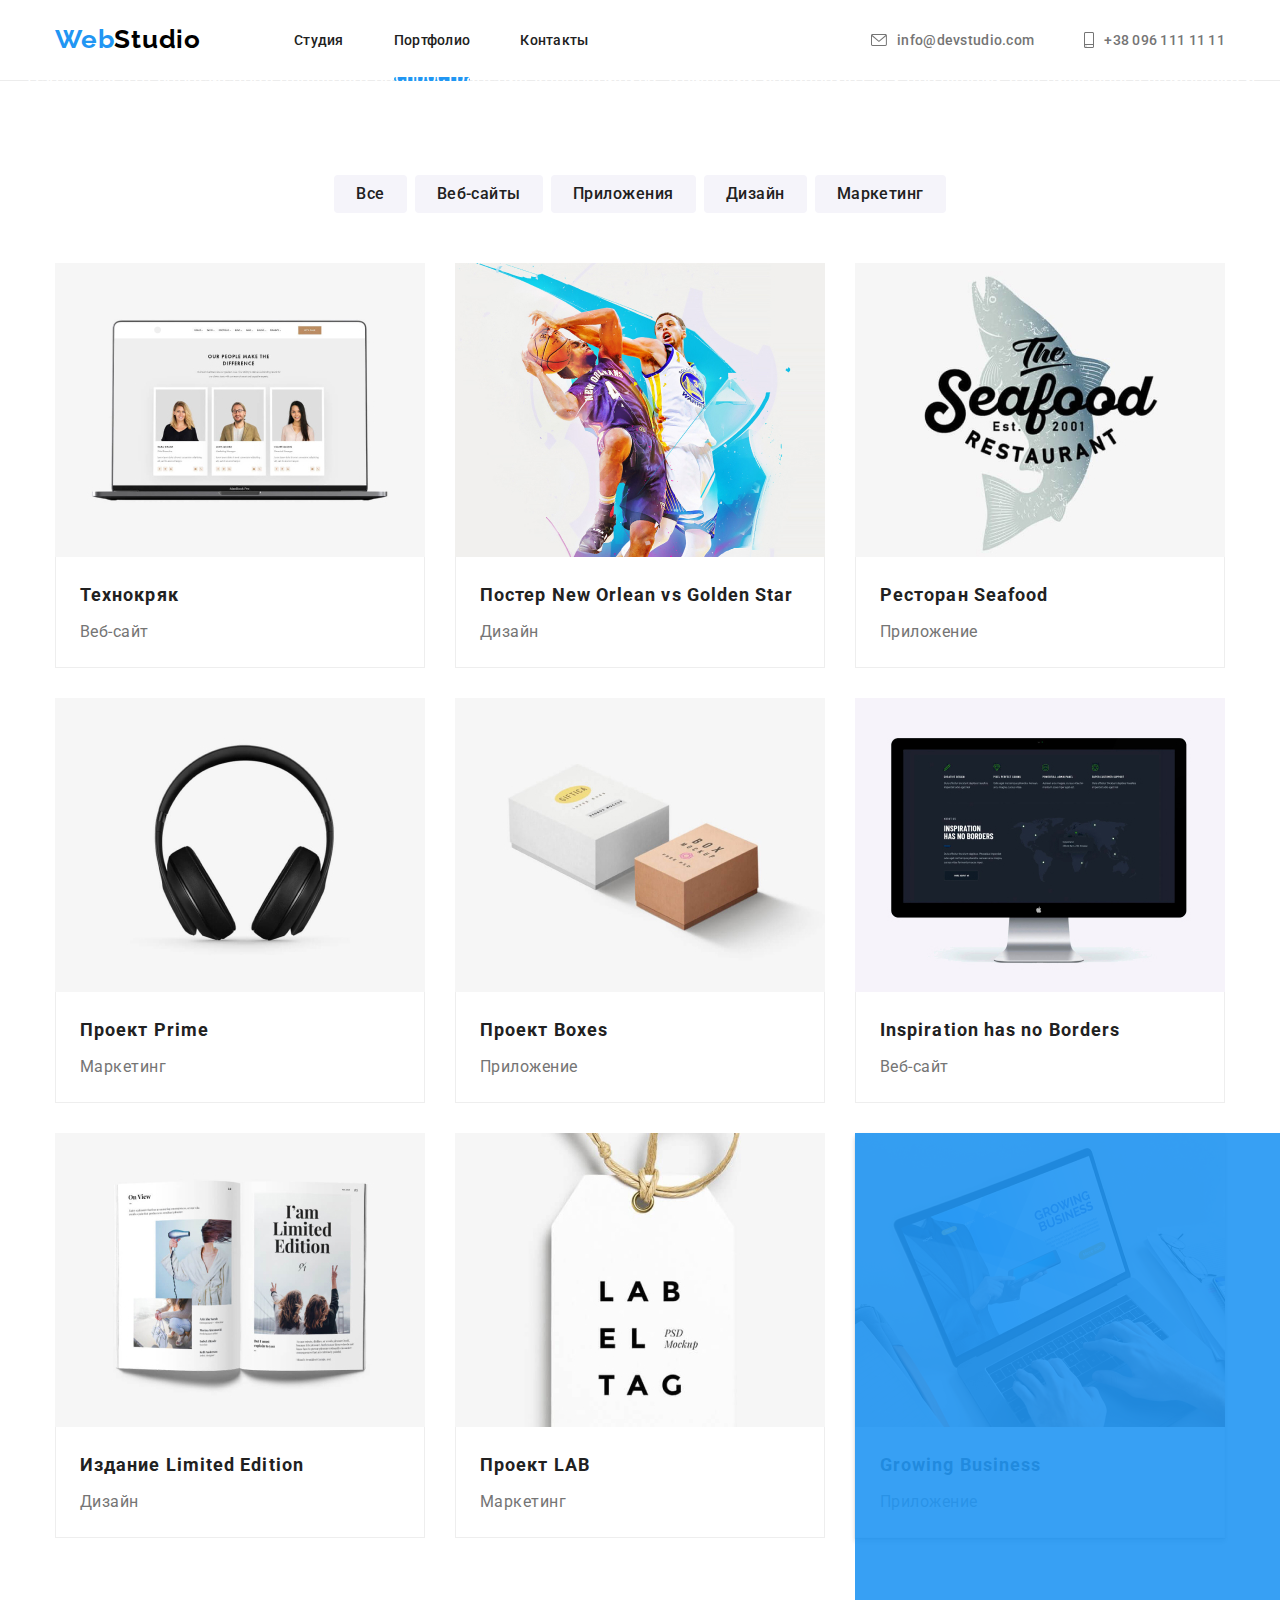
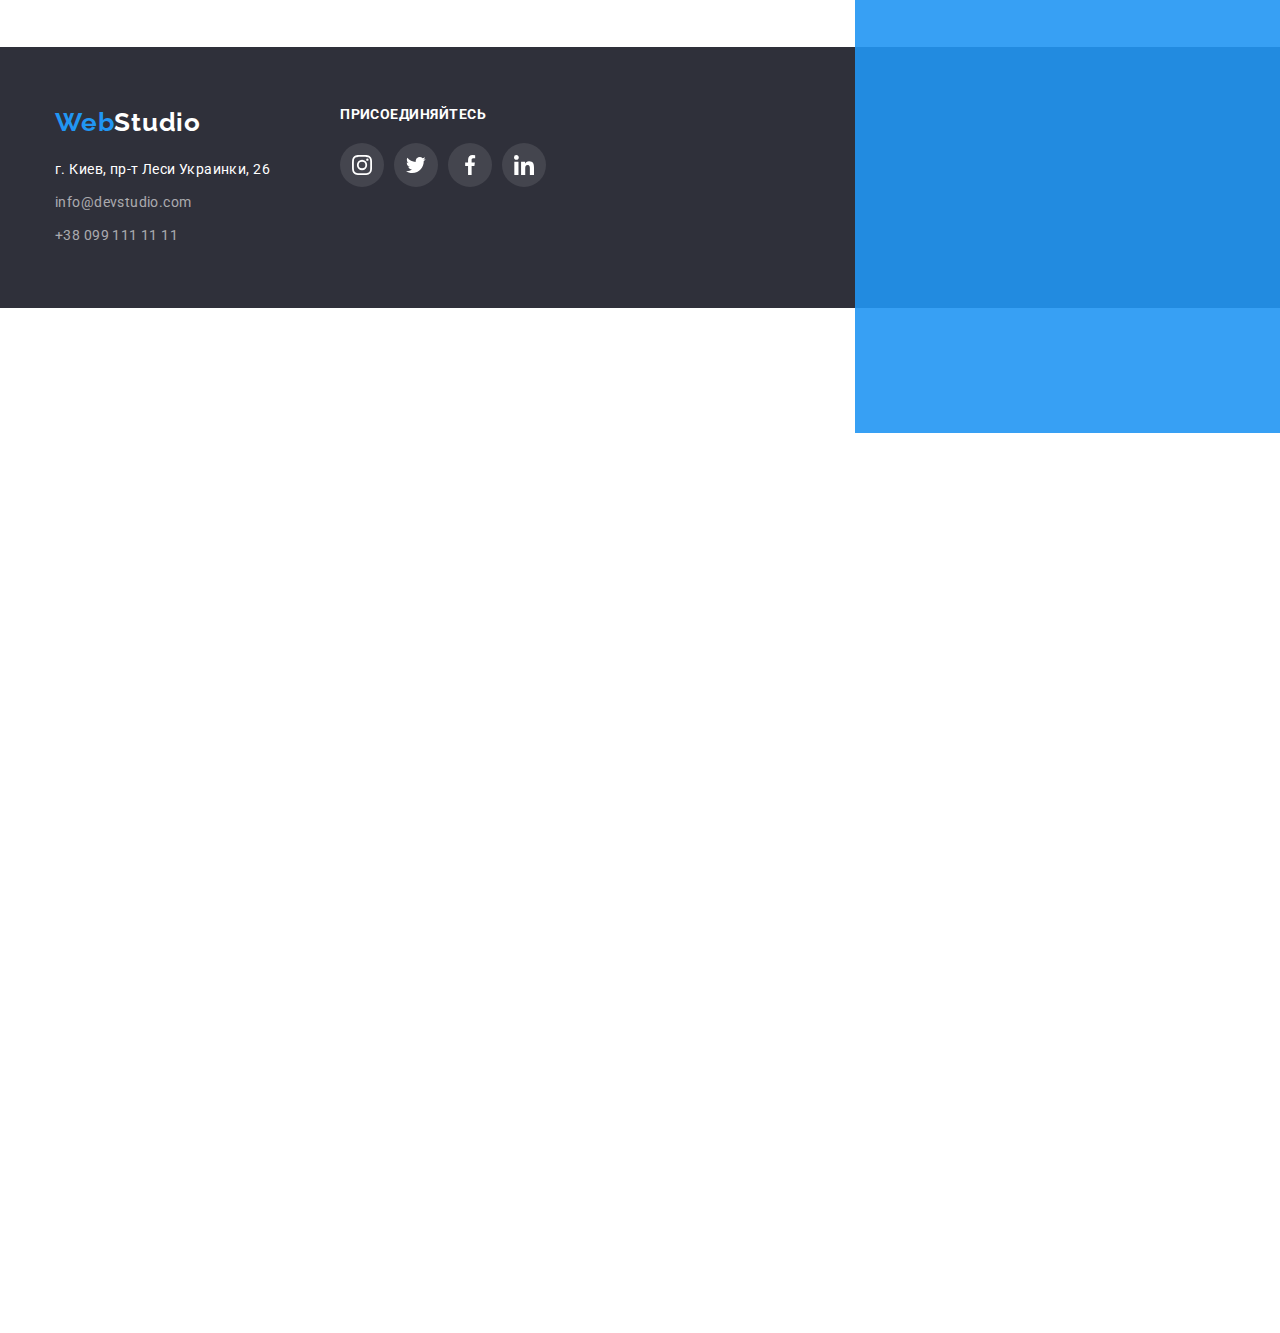
==== commit 39f13d2f: "1" ====
--- a/portfolio.html
+++ b/portfolio.html
@@ -81,24 +81,25 @@
           <ul class="teamwork-list">
             <li class="teamwork-list-item">
               <a href="#" class="portfolio-link">
-                <article class="">
-                  <div class="card-hidden">
-                    <img class="teamwork-list-img" src="./portfolio-img/tehnokriak.jpg" alt="Веб-сайт">
-                    <p class="hidden-text">Технокряк это современная площадка распространения коронавируса. Компании используют эту платформу для цифрового шпионажа и атак на защищённые сервера конкурентов.</p>
-                  </div> 
-                <div class="container-portfolio">
-                  <h3 class="teamwork-list-title">Технокряк</h3>
-                  <p class="teamwork-list-text">Веб-сайт</p>
-                </div>
-              </article>
-              </a>
-            </li>
-            <li class="teamwork-list-item">
-              <a href="#" class="portfolio-link">
-                <article class="card">
-                  <div class="card-hidden">
+                <div class="portfolio-image">
+                  <img class="teamwork-list-img" src="./portfolio-img/tehnokriak.jpg" alt="Веб-сайт">
+                  <div class="card-hidden">
+                    <p class="hidden-text">Технокряк это современная площадка распространения коронавируса. Компании используют эту платформу для цифрового шпионажа и атак на защищённые сервера конкурентов.</p>
+                  </div>
+                </div>
+                  <div class="container-portfolio">
+                    <h3 class="teamwork-list-title">Технокряк</h3>
+                    <p class="teamwork-list-text">Веб-сайт</p>
+                  </div>
+              </a>
+            </li>
+            <li class="teamwork-list-item">
+              <a href="#" class="portfolio-link">
+                <div class="portfolio-image">
                   <img class="teamwork-list-img" src="./portfolio-img/poster.jpg" alt="Постер New Orlean vs Golden Star"/>
-                  <p class="hidden-text">Технокряк это современная площадка распространения коронавируса. Компании используют эту платформу для цифрового шпионажа и атак на защищённые сервера конкурентов.</p>
+                  <div class="card-hidden">
+                    <p class="hidden-text">Технокряк это современная площадка распространения коронавируса. Компании используют эту платформу для цифрового шпионажа и атак на защищённые сервера конкурентов.</p>
+                  </div>
                 </div>  
                 <div class="container-portfolio">
                   <h3 class="teamwork-list-title">
@@ -106,104 +107,102 @@
                   </h3>
                   <p class="teamwork-list-text">Дизайн</p>
                 </div>
-              </article>
-              </a>
-            </li>
-            <li class="teamwork-list-item">
-              <a href="#" class="portfolio-link">
-                <article class="card">
-                  <div class="card-hidden">
+              </a>
+            </li>
+            <li class="teamwork-list-item">
+              <a href="#" class="portfolio-link">
+                  <div class="portfolio-image">
                     <img class="teamwork-list-img" src="./portfolio-img/restourant.jpg" alt="370" height="294"/>
-                    <p class="hidden-text">Технокряк это современная площадка распространения коронавируса. Компании используют эту
-                    платформу для цифрового шпионажа и атак на защищённые сервера конкурентов.</p>
+                    <div class="card-hidden">
+                      <p class="hidden-text">Технокряк это современная площадка распространения коронавируса. Компании используют эту платформу для цифрового шпионажа и атак на защищённые сервера конкурентов.</p>
+                    </div>
                   </div>
                 <div class="container-portfolio">
                   <h3 class="teamwork-list-title">Ресторан Seafood</h3>
                   <p class="teamwork-list-text">Приложение</p>
                 </div>
-              </article>
-              </a>
-            </li>
-            <li class="teamwork-list-item">
-              <a href="#" class="portfolio-link">
-                <article class="card">
-                  <div class="card-hidden">
-                <img class="teamwork-list-img" src="./portfolio-img/listening.jpg" alt="370" height="294"/>
-                <p class="hidden-text">Технокряк это современная площадка распространения коронавируса. Компании используют эту платформу для цифрового шпионажа и атак на защищённые сервера конкурентов.</p>
-              </div>
+              </a>
+            </li>
+            <li class="teamwork-list-item">
+              <a href="#" class="portfolio-link">
+                  <div class="portfolio-image">
+                    <img class="teamwork-list-img" src="./portfolio-img/listening.jpg" alt="370" height="294"/>
+                    <div class="card-hidden">
+                      <p class="hidden-text">Технокряк это современная площадка распространения коронавируса. Компании используют эту платформу для цифрового шпионажа и атак на защищённые сервера конкурентов.</p>
+                    </div>
+                  </div>
                 <div class="container-portfolio">
                   <h3 class="teamwork-list-title">Проект Prime</h3>
                   <p class="teamwork-list-text">Маркетинг</p>
                 </div>
-                </article>
-              </a>
-            </li>
-            <li class="teamwork-list-item">
-              <a href="#" class="portfolio-link">
-                <article class="card">
-                  <div class="card-hidden">
-                <img class="teamwork-list-img" src="./portfolio-img/boxes.jpg" alt="370" height="294"/>
-                <p class="hidden-text">Технокряк это современная площадка распространения коронавируса. Компании используют эту платформу для цифрового шпионажа и атак на защищённые сервера конкурентов.</p>
-                  </div>
+              </a>
+            </li>
+            <li class="teamwork-list-item">
+              <a href="#" class="portfolio-link">
+                <div class="portfolio-image">
+                  <img class="teamwork-list-img" src="./portfolio-img/boxes.jpg" alt="370" height="294"/>
+                  <div class="card-hidden">
+                    <p class="hidden-text">Технокряк это современная площадка распространения коронавируса. Компании используют эту платформу для цифрового шпионажа и атак на защищённые сервера конкурентов.</p>
+                  </div>
+                </div>
                 <div class="container-portfolio">
                   <h3 class="teamwork-list-title">Проект Boxes</h3>
                   <p class="teamwork-list-text">Приложение</p>
                 </div>
-              </article>
-              </a>
-            </li>
-            <li class="teamwork-list-item">
-              <a href="#" class="portfolio-link">
-                <article class="card">
-                  <div class="card-hidden">
-                <img class="teamwork-list-img" src="./portfolio-img/monitor.jpg" alt="370" height="294"/>
-                <p class="hidden-text">Технокряк это современная площадка распространения коронавируса. Компании используют эту
-                  платформу для цифрового шпионажа и атак на защищённые сервера конкурентов.</p>
-                  </div>
+              </a>
+            </li>
+            <li class="teamwork-list-item">
+              <a href="#" class="portfolio-link">
+                <div class="portfolio-image">
+                  <img class="teamwork-list-img" src="./portfolio-img/monitor.jpg" alt="370" height="294"/>
+                    <div class="card-hidden">
+                      <p class="hidden-text">Технокряк это современная площадка распространения коронавируса. Компании используют эту платформу для цифрового шпионажа и атак на защищённые сервера конкурентов.</p>
+                    </div>
+                </div>
                 <div class="container-portfolio">
                   <h3 class="teamwork-list-title">
                     Inspiration has no Borders
                   </h3>
                   <p class="teamwork-list-text">Веб-сайт</p>
                 </div>
-              </article>
-              </a>
-            </li>
-            <li class="teamwork-list-item">
-              <a href="#" class="portfolio-link">
-                <article class="card">
-                  <div class="card-hidden">
-                <img class="teamwork-list-img" src="./portfolio-img/magazine.jpg" alt="370" height="294"/>
-                <p class="hidden-text">Технокряк это современная площадка распространения коронавируса. Компании используют эту платформу для цифрового шпионажа и атак на защищённые сервера конкурентов.</p>
-                  </div>
+              </a>
+            </li>
+            <li class="teamwork-list-item">
+              <a href="#" class="portfolio-link">
+                <div class="portfolio-image">
+                  <img class="teamwork-list-img" src="./portfolio-img/magazine.jpg" alt="370" height="294"/>
+                  <div class="card-hidden">
+                    <p class="hidden-text">Технокряк это современная площадка распространения коронавируса. Компании используют эту платформу для цифрового шпионажа и атак на защищённые сервера конкурентов.</p>
+                  </div>
+                </div>
                 <div class="container-portfolio">
                   <h3 class="teamwork-list-title">Издание Limited Edition</h3>
                   <p class="teamwork-list-text">Дизайн</p>
                 </div>
-              </article>
-              </a>
-            </li>
-            <li class="teamwork-list-item">
-              <a href="#" class="portfolio-link">
-                <article class="card">
-                  <div class="card-hidden">
-                <img class="teamwork-list-img" src="./portfolio-img/label.jpg" alt="370" height="294"/>
-                <p class="hidden-text">Технокряк это современная площадка распространения коронавируса. Компании используют эту платформу для цифрового шпионажа и атак на защищённые сервера конкурентов.</p>
-              </div>
+              </a>
+            </li>
+            <li class="teamwork-list-item">
+              <a href="#" class="portfolio-link">
+                <div class="portfolio-image">
+                  <img class="teamwork-list-img" src="./portfolio-img/label.jpg" alt="370" height="294"/>
+                  <div class="card-hidden">
+                    <p class="hidden-text">Технокряк это современная площадка распространения коронавируса. Компании используют эту платформу для цифрового шпионажа и атак на защищённые сервера конкурентов.</p>
+                  </div>
+                </div>
                 <div class="container-portfolio">
                   <h3 class="teamwork-list-title">Проект LAB</h3>
                   <p class="teamwork-list-text">Маркетинг</p>
                 </div>
-              </article>
-              </a>
-            </li>
-            <li class="teamwork-list-item">
-              <a href="#" class="portfolio-link">
-                <article class="card">
-                  <div class="card-hidden">
-                <img class="teamwork-list-img" src="./portfolio-img/pc.jpg" alt="370" height="294"/>
-                <p class="hidden-text">Технокряк это современная площадка распространения коронавируса. Компании используют эту платформу для цифрового шпионажа и атак на защищённые сервера конкурентов.</p>
-                  </div>
+              </a>
+            </li>
+            <li class="teamwork-list-item">
+              <a href="#" class="portfolio-link">
+                <div class="portfolio-image">
+                  <img class="teamwork-list-img" src="./portfolio-img/pc.jpg" alt="370" height="294"/>
+                  <div class="card-hidden">
+                    <p class="hidden-text">Технокряк это современная площадка распространения коронавируса. Компании используют эту платформу для цифрового шпионажа и атак на защищённые сервера конкурентов.</p>
+                  </div>
+                </div>
                   <div class="container-portfolio">
                   <h3 class="teamwork-list-title">Growing Business</h3>
                   <p class="teamwork-list-text">Приложение</p>
--- a/css/styles.css
+++ b/css/styles.css
@@ -59,7 +59,6 @@
 
 img {
   display: block;
-  
 }
 
 li {
@@ -184,24 +183,23 @@
   transition: var(--transition-menu);
 }
 
-
 .navigation-list-link {
-  position: relative; 
- }
- 
- .active-menu:after {
-   content: "";
-   display: block;
-   position: absolute;
-   left: 0;
-   bottom: 0;
-   width: 100%;
-   height: 4px;
-   border-radius: 2px;
-   background-color: var(--color-forces-color);
-   outline: var(--color-forces-color);
-   margin-bottom: -1px;
- }
+  position: relative;
+}
+
+.active-menu:after {
+  content: '';
+  display: block;
+  position: absolute;
+  left: 0;
+  bottom: 0;
+  width: 100%;
+  height: 4px;
+  border-radius: 2px;
+  background-color: var(--color-forces-color);
+  outline: var(--color-forces-color);
+  margin-bottom: -1px;
+}
 
 .adress {
   display: flex;
@@ -347,7 +345,6 @@
 .space-sections {
   padding-top: var(--big-space);
   padding-bottom: var(--big-space);
-
 }
 
 .main-hero-title {
@@ -489,12 +486,61 @@
   display: block;
   margin-right: 0;
   /* outline: 1px solid #eeeeee; */
+  transition: box-shadow 250ms cubic-bezier(0.4, 0, 0.2, 1);
+}
+
+.portfolio-link {
+  overflow: hidden;
 }
 
 .portfolio-link:hover,
 .portfolio-link:focus {
   box-shadow: 0px 1px 1px rgba(0, 0, 0, 0.12), 0px 4px 4px rgba(0, 0, 0, 0.06),
     1px 4px 6px rgba(0, 0, 0, 0.16);
+}
+
+.portfolio-image::before {
+  content: '';
+  position: absolute;
+  width: 100%;
+  height: 100%;
+  transform: translateY(100%);
+  opacity: 0;
+  transition: transform 250ms cubic-bezier(0.4, 0, 0.2, 1);
+    background-color 250ms cubic-bezier(0.4, 0, 0.2, 1);
+}
+
+.portfolio-link:hover .portfolio-image::before,
+.portfolio-link:focus .portfolio-image::before {
+  transform: translateY(0);
+  opacity: 1;
+  background-color: rgba(33, 150, 243, 0.9);
+}
+
+.card-hidden {
+  position: absolute;
+  width: 100%;
+  height: 100%;
+  top: 50%;
+  left: 50%;
+  opacity: 0;
+  transform: translate(-50%, -50%);
+  transition: 250ms cubic-bezier(0.4, 0, 0.2, 1);
+}
+
+.hidden-text {
+  font-family: Roboto;
+  font-weight: 400;
+  font-size: 18px;
+  line-height: 1.56;
+  letter-spacing: 0.03em;
+  padding: 63px 24px;
+}
+
+.portfolio-link:hover .card-hidden,
+.portfolio-link:focus .card-hidden {
+  opacity: 1;
+  color: var(--white-bg-color);
 }
 
 .nav-title {
@@ -579,26 +625,6 @@
   background-color: var(--white-bg-color);
 }
 
-.card-hidden {
-position: relative;
-overflow: hidden;
-}
-
-.hidden-text {
-  position: absolute;
-  top: 0;
-  left: 0;
-  padding: 63px 24px;
-  height: 100%;
-  width: 100%;
-  transform: translateY(100%);
-  transition: transform 250ms cubic-bezier(0.4, 0, 0.2, 1);
-  background-color: rgba(33, 150, 243, 0.9);
-  color: #ffffff;
-  font-size: 18px;
-  line-height: 1.56;
-}
-
 .teamwork-list-item:nth-last-child(-n + 3) {
   margin-bottom: 30px;
 }
@@ -669,7 +695,6 @@
 .link-network:focus .icon-network {
   fill: #ffffff;
   transition: background-color 250ms cubic-bezier(0.4, 0, 0.2, 1);
-  
 }
 
 /* Our team */
@@ -976,7 +1001,7 @@
   width: 528px;
   height: 581px;
   background-color: var(--white-bg-color);
- 
+
   box-shadow: 0px 1px 3px rgba(0, 0, 0, 0.12), 0px 1px 1px rgba(0, 0, 0, 0.14),
     0px 2px 1px rgba(0, 0, 0, 0.2);
   border-radius: 4px;
